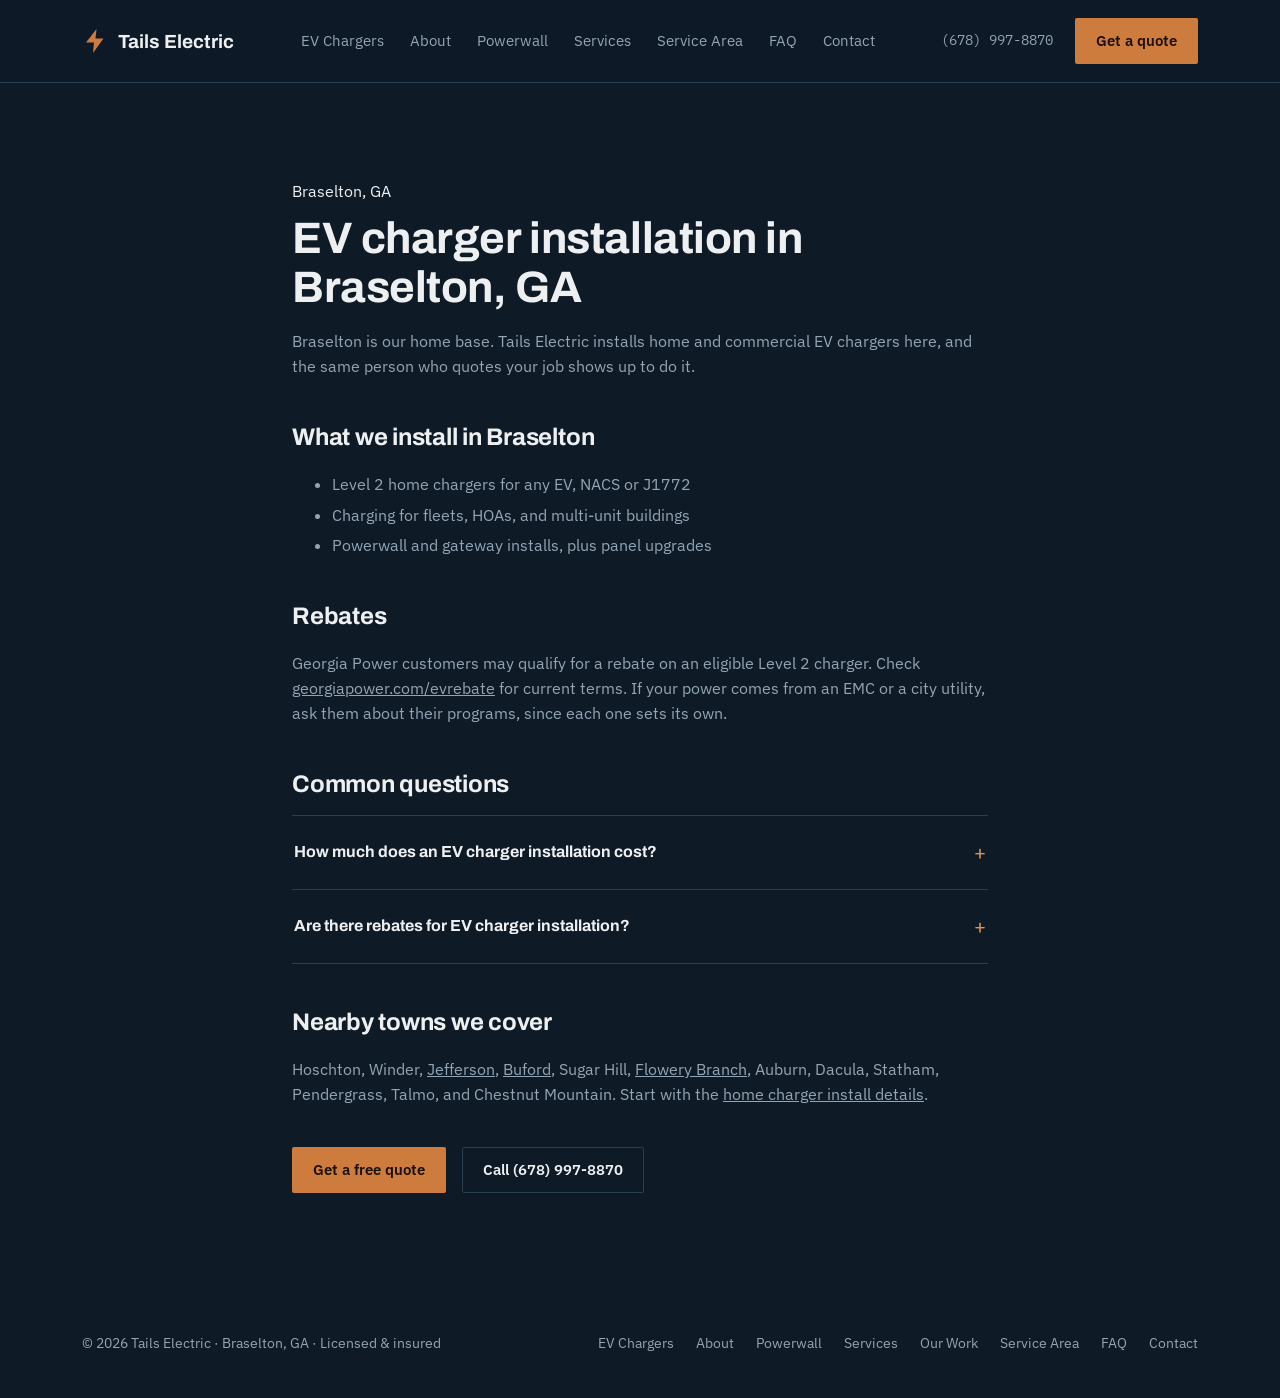
==== ev-charger-installation-braselton-ga.html @ b9545797 "Add files via upload" ====
<!DOCTYPE html>
<html lang="en">
<head>
<meta charset="UTF-8">
<meta name="viewport" content="width=device-width, initial-scale=1.0">
<title>EV Charger Installation in Braselton, GA | Tails Electric</title>
<meta name="description" content="EV charger installation in Braselton, GA by a local veteran-owned electrician. Free written estimates, permits and inspections handled.">
<link rel="canonical" href="https://tailselectric.com/ev-charger-installation-braselton-ga.html">
<link rel="preconnect" href="https://fonts.googleapis.com">
<link rel="preconnect" href="https://fonts.gstatic.com" crossorigin>
<link href="https://fonts.googleapis.com/css2?family=Archivo:wght@500;600;700;800&family=IBM+Plex+Sans:wght@400;500;600&family=IBM+Plex+Mono:wght@500;600&display=swap" rel="stylesheet">
<link rel="stylesheet" href="styles.css">
<script type="application/ld+json">{"@context": "https://schema.org", "@type": "FAQPage", "mainEntity": [{"@type": "Question", "name": "How much does an EV charger installation cost?", "acceptedAnswer": {"@type": "Answer", "text": "Basic EV charger installs start at $600, and more complex ones are around $1,200. The final price depends on how far the charger is from your panel, how much capacity the panel has, and whether the wiring runs through finished walls or underground. We check all of that at the site assessment and give you a fixed, written quote before any work starts."}}, {"@type": "Question", "name": "Are there rebates for EV charger installation?", "acceptedAnswer": {"@type": "Answer", "text": "Georgia Power customers may qualify for a rebate on an eligible Level 2 charger. Check georgiapower.com/evrebate for current terms. If your power comes from an EMC or a city utility, ask them about their programs, since each one sets its own."}}]}</script>
</head>
<body>
<header class="site">
  <div class="nav">
    <a href="index.html" class="logo">
      <svg class="mark" viewBox="0 0 26 26" fill="none" xmlns="http://www.w3.org/2000/svg">
        <path d="M14.5 1L4 14.5H12L11 25L21.5 10.5H13.5L14.5 1Z" fill="#CE7C3E"/>
      </svg>
      Tails Electric
    </a>
    <nav class="nav-links">
      <a href="index.html#ev-chargers">EV Chargers</a>
      <a href="index.html#founder">About</a>
      <a href="index.html#powerwall">Powerwall</a>
      <a href="index.html#services">Services</a>
      <a href="index.html#area">Service Area</a>
      <a href="index.html#faq">FAQ</a>
      <a href="index.html#contact">Contact</a>
    </nav>
    <div class="nav-right">
      <span class="nav-phone">(678) 997-8870</span>
      <a href="index.html#contact" class="btn btn-copper">Get a quote</a>
    </div>
  </div>
</header>
<main>
  <section>
    <div class="wrap page-body">
      <div class="tag">Braselton, GA</div>
      <h1>EV charger installation in Braselton, GA</h1>
      <p>Braselton is our home base. Tails Electric installs home and commercial EV chargers here, and the same person who quotes your job shows up to do it.</p>
      <h2>What we install in Braselton</h2>
      <ul>
        <li>Level 2 home chargers for any EV, NACS or J1772</li>
        <li>Charging for fleets, HOAs, and multi-unit buildings</li>
        <li>Powerwall and gateway installs, plus panel upgrades</li>
      </ul>
      <!-- ADD REAL LOCAL CONTENT HERE: photos and a short write-up of a Braselton job, which utility serves the area (Georgia Power or Jackson EMC) and any rebate it offers, and who handles permits. Real local detail is what makes this page rank. -->
      <h2>Rebates</h2>
      <p>Georgia Power customers may qualify for a rebate on an eligible Level 2 charger. Check <a href="https://www.georgiapower.com/evrebate" style="text-decoration:underline;">georgiapower.com/evrebate</a> for current terms. If your power comes from an EMC or a city utility, ask them about their programs, since each one sets its own.</p>
      <h2>Common questions</h2>
      <div class="faq-list"><details class="faq-item"><summary>How much does an EV charger installation cost?</summary><p>Basic EV charger installs start at $600, and more complex ones are around $1,200. The final price depends on how far the charger is from your panel, how much capacity the panel has, and whether the wiring runs through finished walls or underground. We check all of that at the site assessment and give you a fixed, written quote before any work starts.</p></details><details class="faq-item"><summary>Are there rebates for EV charger installation?</summary><p>Georgia Power customers may qualify for a rebate on an eligible Level 2 charger. Check georgiapower.com/evrebate for current terms. If your power comes from an EMC or a city utility, ask them about their programs, since each one sets its own.</p></details></div>
      <h2>Nearby towns we cover</h2>
      <p>Hoschton, Winder, <a href="ev-charger-installation-jefferson-ga.html" style="text-decoration:underline;">Jefferson</a>, <a href="ev-charger-installation-buford-ga.html" style="text-decoration:underline;">Buford</a>, Sugar Hill, <a href="ev-charger-installation-flowery-branch-ga.html" style="text-decoration:underline;">Flowery Branch</a>, Auburn, Dacula, Statham, Pendergrass, Talmo, and Chestnut Mountain. Start with the <a href="home-ev-charger-installation.html" style="text-decoration:underline;">home charger install details</a>.</p>
      <a class="btn btn-copper" href="index.html#contact">Get a free quote</a>
      <a class="btn btn-line" href="tel:+16789978870">Call (678) 997-8870</a>
    </div>
  </section>
</main>
<footer>
  <div class="wrap">
    <div class="foot-grid">
      <span>© 2026 Tails Electric · Braselton, GA · Licensed &amp; insured</span>
      <div class="foot-links">
        <a href="index.html#ev-chargers">EV Chargers</a>
        <a href="index.html#founder">About</a>
        <a href="index.html#powerwall">Powerwall</a>
        <a href="index.html#services">Services</a>
        <a href="index.html#work">Our Work</a>
        <a href="index.html#area">Service Area</a>
        <a href="index.html#faq">FAQ</a>
        <a href="index.html#contact">Contact</a>
      </div>
    </div>
  </div>
</footer>
</body>
</html>
---- styles.css ----
:root{
    --ink:#0E1A26;
    --panel:#142633;
    --panel-2:#1B2F3E;
    --copper:#CE7C3E;
    --copper-bright:#E39257;
    --volt:#4FD4E8;
    --paper:#F3EFE6;
    --paper-line:#D9D2C2;
    --text:#EDEFF1;
    --text-dim:#93A5B5;
    --text-ink:#1A2530;
    --text-ink-dim:#5B6A76;
    --line:#28404F;
    --radius:2px;
  }

  *{box-sizing:border-box;}
  html{scroll-behavior:smooth;}
  body{
    margin:0;
    background:var(--ink);
    color:var(--text);
    font-family:'IBM Plex Sans', sans-serif;
    font-size:16px;
    line-height:1.55;
    -webkit-font-smoothing:antialiased;
  }
  h1,h2,h3{
    font-family:'Archivo', sans-serif;
    margin:0;
    color:var(--text);
    letter-spacing:-0.01em;
  }
  .mono{
    font-family:'IBM Plex Mono', monospace;
  }
  a{color:inherit; text-decoration:none;}
  img,svg{display:block; max-width:100%;}
  .wrap{
    max-width:1180px;
    margin:0 auto;
    padding:0 32px;
  }
  :focus-visible{
    outline:2px solid var(--volt);
    outline-offset:3px;
  }
  @media (prefers-reduced-motion: reduce){
    *{animation:none !important; transition:none !important;}
    #boot-overlay{display:none !important;}
  }

  /* ---------- BOOT / LIGHTNING INTRO ---------- */
  #boot-overlay{
    position:fixed; inset:0; z-index:9999;
    background:#000;
    display:flex; align-items:center; justify-content:center;
    pointer-events:none;
    animation:overlayReveal 1s ease-in forwards;
    animation-delay:1.2s;
  }
  #boot-overlay .boot-logo{
    width:34px; height:34px;
    opacity:0;
    animation:bootLogoIn .4s ease-out forwards;
    animation-delay:1.05s;
  }
  #boot-overlay .boot-bolt{
    position:absolute;
    top:12vh; left:50%;
    width:220px; height:86vh; max-height:640px;
    transform:translateX(-50%);
    overflow:visible;
  }
  #boot-overlay .boot-bolt .cloud-body{
    fill:#1B2F3E;
  }
  #boot-overlay .boot-bolt .cloud-shade{
    fill:#24404F;
    fill-opacity:.55;
  }
  #boot-overlay .boot-bolt .cloud-flash{
    fill:var(--volt);
    opacity:0;
    filter:blur(10px);
    animation:cloudFlash .5s ease-out forwards;
    animation-delay:.55s;
  }
  #boot-overlay .boot-bolt path{
    fill:none;
    stroke-linecap:round;
    stroke-linejoin:round;
    pathLength:1;
    stroke-dasharray:1;
    stroke-dashoffset:1;
    animation:boltDraw .42s cubic-bezier(.6,0,.85,.35) forwards;
    animation-delay:.6s;
  }
  #boot-overlay .boot-bolt .bolt-glow{
    stroke:var(--volt);
    stroke-width:12;
    opacity:.5;
    filter:blur(7px);
  }
  #boot-overlay .boot-bolt .bolt-core{
    stroke:#F4FBFD;
    stroke-width:3;
  }
  #boot-overlay .boot-bolt .bolt-fork{
    stroke:var(--volt);
    stroke-width:1.5;
    opacity:0;
    animation:forkFlicker .18s ease-out forwards;
  }
  #boot-overlay .boot-bolt .bolt-fork-1{ animation-delay:.82s; }
  #boot-overlay .boot-bolt .bolt-fork-2{ animation-delay:.92s; }
  #boot-overlay .boot-bolt .bolt-impact{
    fill:var(--volt);
    opacity:0;
    filter:blur(1.5px);
    animation:boltImpact .4s ease-out forwards;
    animation-delay:1.0s;
  }
  #boot-overlay .boot-flash{
    position:absolute; inset:0;
    background:radial-gradient(circle at 50% 88%, rgba(244,251,253,0.97), rgba(79,212,232,0.28) 40%, rgba(0,0,0,0) 70%);
    opacity:0;
    animation:boltFlash .38s ease-out forwards;
    animation-delay:1.0s;
  }
  @keyframes bootLogoIn{
    from{opacity:0; transform:scale(.92);}
    to{opacity:.85; transform:scale(1);}
  }
  @keyframes boltDraw{
    to{stroke-dashoffset:0;}
  }
  @keyframes forkFlicker{
    0%{opacity:0;}
    50%{opacity:.8;}
    100%{opacity:0;}
  }
  @keyframes cloudFlash{
    0%{opacity:0;}
    45%{opacity:.7;}
    100%{opacity:0;}
  }
  @keyframes boltImpact{
    0%{opacity:0; r:2;}
    30%{opacity:1; r:16;}
    100%{opacity:0; r:34;}
  }
  @keyframes boltFlash{
    0%{opacity:0;}
    30%{opacity:1;}
    100%{opacity:0;}
  }
  @keyframes overlayReveal{
    0%{opacity:1; visibility:visible;}
    99%{opacity:0; visibility:visible;}
    100%{opacity:0; visibility:hidden;}
  }

  /* ---------- NAV ---------- */
  header.site{
    position:sticky; top:0; z-index:50;
    background:rgba(14,26,38,0.92);
    backdrop-filter:blur(8px);
    border-bottom:1px solid var(--line);
  }
  .nav{
    display:flex; align-items:center; justify-content:space-between;
    padding:18px 32px;
    max-width:1180px; margin:0 auto;
    gap:24px;
  }
  .logo{
    display:flex; align-items:center; gap:10px;
    font-family:'Archivo', sans-serif;
    font-weight:700;
    font-size:19px;
    color:var(--text);
    white-space:nowrap;
  }
  .logo .mark{width:26px; height:26px; flex-shrink:0;}
  .nav-links{
    display:flex; align-items:center; gap:26px;
    font-size:14.5px;
    color:var(--text-dim);
  }
  .nav-links a:hover{color:var(--text);}
  .nav-right{display:flex; align-items:center; gap:22px;}
  .nav-phone{
    font-family:'IBM Plex Mono', monospace;
    font-size:14px;
    color:var(--text-dim);
    display:none;
  }
  .btn{
    display:inline-flex; align-items:center; justify-content:center;
    padding:11px 20px;
    font-family:'IBM Plex Sans', sans-serif;
    font-weight:600;
    font-size:14.5px;
    border-radius:var(--radius);
    border:1px solid transparent;
    cursor:pointer;
    transition:background 0.15s ease, border-color 0.15s ease, color 0.15s ease;
  }
  .btn-copper{
    background:var(--copper);
    color:#1A1006;
  }
  .btn-copper:hover{background:var(--copper-bright);}
  .btn-line{
    border-color:var(--line);
    color:var(--text);
    background:transparent;
  }
  .btn-line:hover{border-color:var(--text-dim);}
  .btn-dark-line{
    border-color:var(--paper-line);
    color:var(--text-ink);
    background:transparent;
  }
  .btn-dark-line:hover{border-color:var(--text-ink-dim);}
  .menu-toggle{display:none;}

  /* ---------- HERO ---------- */
  .hero{
    padding:88px 0 0;
    border-bottom:1px solid var(--line);
  }
  .hero-grid{
    display:grid;
    grid-template-columns:1.05fr 0.95fr;
    gap:40px;
    align-items:center;
    padding-bottom:64px;
  }
  .eyebrow-line{
    display:flex; flex-wrap:wrap; align-items:center; gap:10px;
    color:var(--copper-bright);
    font-family:'IBM Plex Mono', monospace;
    font-size:18px;
    margin-bottom:26px;
  }
  .eyebrow-line .eyebrow-bolt{width:20px; height:20px; flex-shrink:0;}
  .eyebrow-line .dash{width:28px; height:1px; background:var(--copper-bright);}
  .eyebrow-line .flag-icon{display:inline-block; width:64px; height:auto; vertical-align:-8px; margin-left:4px; border-radius:1px; box-shadow:0 0 0 1px rgba(255,255,255,0.15);}
  .eyebrow-line .vet-owned{font-size:26px; font-weight:600; letter-spacing:0.01em;}
  h1.hero-h{
    font-size:56px;
    font-weight:800;
    line-height:1.04;
  }
  h1.hero-h .hl{ display:block; white-space:nowrap; }
  .hero p.lede{
    margin-top:22px;
    max-width:48ch;
    font-size:17.5px;
    color:var(--text-dim);
  }
  .hero-ctas{
    display:flex; gap:14px; margin-top:34px; flex-wrap:wrap;
  }
  .hero-art{
    position:relative;
  }
  .hero-art svg{width:100%; height:auto;}

  .current-path{
    stroke-dasharray:6 10;
    animation:flow 1.1s linear infinite;
  }
  @keyframes flow{ to{ stroke-dashoffset:-32; } }

  /* spec strip */
  .spec-strip{
    border-bottom:1px solid var(--line);
    background:var(--panel);
  }
  .spec-grid{
    display:grid;
    grid-template-columns:repeat(4,1fr);
  }
  .spec-item{
    padding:22px 28px;
    border-left:1px solid var(--line);
  }
  .spec-item:first-child{border-left:none;}
  .spec-num{
    font-family:'IBM Plex Mono', monospace;
    font-size:22px;
    font-weight:600;
    color:var(--volt);
  }
  .spec-label{
    margin-top:4px;
    font-size:13.5px;
    color:var(--text-dim);
  }

  /* ---------- FOUNDER (rectangular, placed high on the page) ---------- */
  .founder-section{
    background:var(--panel);
    border-bottom:1px solid var(--line);
    padding:56px 0;
  }
  .founder-feature{
    display:grid; grid-template-columns:200px 1fr;
    gap:36px; align-items:center;
  }
  .founder-photo{
    width:200px; height:240px;
    border:1.5px solid var(--copper);
    overflow:hidden;
    background:var(--panel-2);
  }
  .founder-photo img{ width:100%; height:100%; object-fit:cover; object-position:center top; display:block; }
  .founder-info .tag{
    font-family:'IBM Plex Mono', monospace; font-size:13px;
    color:var(--copper-bright); margin-bottom:10px; display:block;
  }
  .founder-info h3{ font-size:26px; font-weight:700; margin-bottom:6px; }
  .founder-nickname{
    font-family:'IBM Plex Sans', sans-serif;
    font-weight:500;
    font-style:italic;
    font-size:0.58em;
    color:var(--copper-bright);
    margin-left:4px;
  }
  .founder-info .founder-role{
    font-family:'IBM Plex Mono', monospace; font-size:13px;
    color:var(--text-dim); margin-bottom:14px;
  }
  .founder-info p{ font-size:15px; color:var(--text-dim); max-width:54ch; margin:0; }

  /* ---------- SECTION SHELLS ---------- */
  section{padding:96px 0;}
  .section-head{
    display:flex; justify-content:space-between; align-items:flex-end;
    gap:32px; margin-bottom:52px;
    border-bottom:1px solid var(--line);
    padding-bottom:28px;
  }
  .section-head h2{font-size:34px; font-weight:700; max-width:16ch;}
  .section-head .tag{
    font-family:'IBM Plex Mono', monospace;
    font-size:13px;
    color:var(--copper-bright);
  }
  .section-head p{color:var(--text-dim); max-width:38ch; font-size:15.5px;}

  /* ---------- EV SECTION (lead) ---------- */
  .ev-section{
    background:var(--panel);
    border-bottom:1px solid var(--line);
  }
  .ev-cols{
    display:grid;
    grid-template-columns:1fr 1fr;
    gap:1px;
    background:var(--line);
    border:1px solid var(--line);
  }
  .ev-col{
    background:var(--panel);
    padding:36px;
  }
  .ev-col .kicker{
    font-family:'IBM Plex Mono', monospace;
    font-size:12.5px;
    color:var(--copper-bright);
    margin-bottom:14px;
  }
  .ev-col h3{font-size:24px; font-weight:700; margin-bottom:14px;}
  .ev-col p.desc{color:var(--text-dim); font-size:15px; max-width:44ch;}
  .ev-list{
    list-style:none; padding:0; margin:22px 0 0;
    display:flex; flex-direction:column; gap:10px;
  }
  .ev-list li{
    display:flex; gap:10px; align-items:flex-start;
    font-size:14.5px; color:var(--text);
  }
  .ev-list svg{flex-shrink:0; margin-top:3px;}
  .compat-row{
    margin-top:26px; padding-top:22px; border-top:1px solid var(--line);
    font-size:13px; color:var(--text-dim);
  }
  .compat-row .mono{color:var(--text);}

  /* ---------- SERVICES (real categories, legend style) ---------- */
  .legend{ border-top:1px solid var(--line); }
  .legend-row{
    display:grid; grid-template-columns:56px 190px 1fr; gap:22px;
    padding:24px 0; border-bottom:1px solid var(--line); align-items:start;
  }
  .legend-sym{
    width:38px; height:38px; border:1.5px solid var(--copper-bright);
    display:flex; align-items:center; justify-content:center;
    font-family:'IBM Plex Mono', monospace; font-size:12.5px; font-weight:600;
    color:var(--copper-bright);
  }
  .legend-row:nth-of-type(3) .legend-sym{border-color:var(--volt); color:var(--volt);}
  .legend-row:nth-of-type(4) .legend-sym{border-color:var(--volt); color:var(--volt);}
  .legend-row:nth-of-type(5) .legend-sym{border-color:#E08A6B; color:#E08A6B;}
  .legend-name{ font-family:'Archivo', sans-serif; font-weight:700; font-size:17px; }
  .legend-desc{ font-size:14.5px; color:var(--text-dim); max-width:54ch; }

  /* ---------- RECENT WORK ---------- */
  .work-section{ background:var(--ink); }
  .gallery-feature{
    display:grid; grid-template-columns:1.05fr 0.95fr;
    border:1px solid var(--line); background:var(--panel);
  }
  .gallery-feature-img{ min-height:260px; background:var(--panel-2); overflow:hidden; }
  .gallery-feature-img img{ width:100%; height:100%; object-fit:cover; display:block; }
  .gallery-feature-body{ padding:34px; }
  .gallery-feature-body h3{ font-size:22px; margin:10px 0 10px; }
  .gallery-feature-body p{ font-size:14.5px; color:var(--text-dim); max-width:48ch; }
  .scope-tags{ display:flex; flex-wrap:wrap; gap:8px; margin-top:16px; }
  .scope-tag{
    font-family:'IBM Plex Mono', monospace; font-size:11.5px;
    padding:6px 10px; border:1px solid var(--line); color:var(--text-dim);
  }
  .powerwall-section{ background:var(--ink); border-bottom:1px solid var(--line); }
  .gallery-feature-body .ev-list{ margin-top:18px; }
  .gallery-grid{
    display:grid; grid-template-columns:repeat(3,1fr); gap:1px;
    background:var(--line); border:1px solid var(--line);
  }
  .gallery-card{ background:var(--panel); }
  .ba-frame{
    position:relative; display:grid; grid-template-columns:1fr 1fr;
    aspect-ratio:4/3; overflow:hidden; background:var(--panel-2);
  }
  .ba-frame img{ width:100%; height:100%; object-fit:cover; display:block; }
  .ba-label{
    position:absolute; top:8px; font-family:'IBM Plex Mono', monospace;
    font-size:9.5px; font-weight:600; color:#fff;
    background:rgba(14,26,38,0.75); padding:4px 8px;
  }
  .ba-label.before{ left:8px; }
  .ba-label.after{ right:8px; }
  .ba-divider{ position:absolute; top:0; left:50%; width:2px; height:100%; background:var(--panel); transform:translateX(-1px); }
  .gallery-photo{ aspect-ratio:4/3; overflow:hidden; background:var(--panel-2); }
  .gallery-photo img{ width:100%; height:100%; object-fit:cover; display:block; }
  .gallery-frame{
    aspect-ratio:4/3; display:flex; align-items:center; justify-content:center;
    background:var(--panel-2);
  }
  .gallery-frame span{ font-family:'IBM Plex Mono', monospace; font-size:11px; color:var(--text-dim); text-align:center; padding:0 20px; }
  .gallery-caption{ padding:16px 18px; }
  .gallery-caption h4{ font-size:15px; font-weight:600; margin-bottom:4px; }
  .gallery-caption p{ font-size:12.5px; color:var(--text-dim); margin:0; }

  /* ---------- WHY US (checklist) ---------- */
  .why-section{ background:var(--panel); border-bottom:1px solid var(--line); }
  .check-list{ list-style:none; margin:0; padding:0; display:flex; flex-direction:column; max-width:660px; }
  .check-list li{ display:flex; gap:16px; padding:20px 0; border-bottom:1px solid var(--line); }
  .check-list li:first-child{border-top:1px solid var(--line);}
  .check-list svg{flex-shrink:0; margin-top:4px;}
  .check-list h4{font-size:16.5px; font-weight:600; margin-bottom:6px;}
  .check-list p{font-size:14px; color:var(--text-dim); margin:0; max-width:48ch;}

  /* ---------- PROCESS ---------- */
  .process-section{background:var(--ink);}
  .process-list{
    display:grid;
    grid-template-columns:repeat(4,1fr);
    gap:28px;
  }
  .process-item{
    padding-top:22px;
    border-top:2px solid var(--copper);
  }
  .process-num{
    font-family:'IBM Plex Mono', monospace;
    font-size:13px;
    color:var(--copper-bright);
    margin-bottom:14px;
  }
  .process-item h4{font-size:17px; font-weight:600; margin-bottom:8px;}
  .process-item p{font-size:14px; color:var(--text-dim); margin:0;}

  /* ---------- SERVICE AREA (light plate) ---------- */
  .area-section{ background:var(--paper); color:var(--text-ink); border-bottom:1px solid var(--line); }
  .area-section .section-head{border-bottom-color:var(--paper-line);}
  .area-section .section-head p{color:var(--text-ink-dim);}
  .area-grid{ display:grid; grid-template-columns:0.85fr 1.15fr; gap:44px; align-items:start; }
  .town-list{ display:flex; flex-wrap:wrap; gap:8px; margin-bottom:20px; }
  .town{
    border:1px solid var(--paper-line); padding:7px 13px; font-size:13px;
    color:var(--text-ink); background:#fff;
  }
  .town.here{ border-color:var(--copper); color:var(--copper); font-weight:600; }
  .area-note{ font-size:11.5px; color:var(--text-ink-dim); letter-spacing:0.03em; margin-bottom:10px; }
  .area-ask{ font-size:14px; color:var(--text-ink-dim); max-width:44ch; }
  .map-frame{ background:#fff; border:1px solid var(--paper-line); padding:8px; }
  #service-map{ width:100%; height:300px; filter:saturate(72%); background:#fff; }
  .leaflet-control-attribution{ font-family:'IBM Plex Mono', monospace !important; font-size:9.5px !important; }
  .map-caption{ display:flex; justify-content:space-between; font-family:'IBM Plex Mono', monospace; font-size:10.5px; color:var(--text-ink-dim); padding:10px 3px 1px; }

  /* ---------- TRUST / PAPER PANEL ---------- */
  .plate-section{
    background:var(--paper);
    color:var(--text-ink);
  }
  .plate-section h2{color:var(--text-ink);}
  .plate-grid{
    display:grid;
    grid-template-columns:1.1fr 0.9fr;
    gap:56px;
  }
  .plate-section .section-head{border-bottom-color:var(--paper-line);}
  .plate-section .section-head p{color:var(--text-ink-dim);}
  .plate-copy p{color:var(--text-ink-dim); font-size:15.5px; max-width:52ch;}
  .plate-badges{
    display:flex; flex-wrap:wrap; gap:10px; margin-top:26px;
  }
  .badge{
    font-family:'IBM Plex Mono', monospace;
    font-size:12.5px;
    padding:8px 12px;
    border:1px solid var(--paper-line);
    color:var(--text-ink);
  }
  .plate-panel{
    border:1px solid var(--paper-line);
    padding:28px;
    background:#fff;
  }
  .plate-row{
    display:flex; justify-content:space-between; align-items:baseline;
    padding:12px 0;
    border-bottom:1px solid var(--paper-line);
    font-size:14.5px;
  }
  .plate-row:last-child{border-bottom:none;}
  .plate-row span:first-child{color:var(--text-ink-dim);}
  .plate-row span:last-child{font-family:'IBM Plex Mono', monospace; color:var(--text-ink); font-weight:600; text-align:right;}

  /* ---------- FAQ ---------- */
  .faq-list{ border-top:1px solid var(--line); max-width:740px; }
  .faq-item{ border-bottom:1px solid var(--line); padding:2px 0; }
  .faq-item summary{
    display:flex; align-items:center; justify-content:space-between; gap:16px;
    padding:19px 2px; cursor:pointer; list-style:none;
    font-family:'Archivo', sans-serif; font-size:16px; font-weight:700; color:var(--text);
  }
  .faq-item summary::-webkit-details-marker{ display:none; }
  .faq-item summary::after{ content:'+'; font-family:'IBM Plex Sans',sans-serif; font-weight:400; font-size:20px; color:var(--copper-bright); flex:none; }
  .faq-item[open] summary::after{ content:'\2212'; }
  .faq-item p{ padding:0 2px 19px; font-size:14.5px; color:var(--text-dim); max-width:58ch; }

  /* ---------- CTA / CONTACT ---------- */
  .cta-section{
    border-top:1px solid var(--line);
    border-bottom:1px solid var(--line);
  }
  .cta-grid{
    display:grid;
    grid-template-columns:1fr 1fr;
    gap:56px;
    align-items:start;
  }
  .cta-grid h2{font-size:34px; max-width:12ch;}
  .cta-grid p{color:var(--text-dim); margin-top:18px; max-width:40ch; font-size:15.5px;}
  .contact-lines{margin-top:28px; display:flex; flex-direction:column; gap:10px;}
  .contact-lines a{
    font-family:'IBM Plex Mono', monospace;
    font-size:16px;
    color:var(--volt);
  }
  .contact-hours{margin-top:22px; font-size:13.5px; color:var(--text-dim);}
  .contact-hours div{margin-bottom:4px;}
  .form{
    display:flex; flex-direction:column; gap:16px;
  }
  .form-row{display:grid; grid-template-columns:1fr 1fr; gap:16px;}
  label{
    display:block; font-size:12.5px; color:var(--text-dim); margin-bottom:6px;
    font-family:'IBM Plex Mono', monospace;
  }
  input, select, textarea{
    width:100%;
    background:var(--panel);
    border:1px solid var(--line);
    color:var(--text);
    padding:12px 14px;
    font-family:'IBM Plex Sans', sans-serif;
    font-size:14.5px;
    border-radius:var(--radius);
  }
  input:focus, select:focus, textarea:focus{
    border-color:var(--volt);
    outline:none;
  }
  textarea{resize:vertical; min-height:90px;}
  .form-note{font-size:12.5px; color:var(--text-dim); margin-top:2px;}

  /* ---------- FOOTER ---------- */
  footer{
    padding:44px 0;
  }
  .foot-grid{
    display:flex; justify-content:space-between; align-items:center;
    flex-wrap:wrap; gap:16px;
    font-size:13.5px;
    color:var(--text-dim);
  }
  .foot-links{display:flex; gap:22px; flex-wrap:wrap;}
  .foot-links a:hover{color:var(--text);}

  /* ---------- RESPONSIVE ---------- */
  @media (min-width:860px){
    .nav-phone{display:block;}
  }
  @media (max-width:900px){
    h1.hero-h{font-size:clamp(30px,9.5vw,44px);}
    .hero-grid{grid-template-columns:1fr; padding-bottom:48px;}
    .hero{padding-top:56px;}
    .founder-feature{grid-template-columns:1fr; text-align:left;}
    .founder-photo{width:140px; height:170px;}
    .spec-grid{grid-template-columns:repeat(2,1fr);}
    .spec-item:nth-child(3){border-left:none;}
    .spec-item{border-bottom:1px solid var(--line);}
    .ev-cols{grid-template-columns:1fr;}
    .gallery-feature{grid-template-columns:1fr;}
    .gallery-grid{grid-template-columns:repeat(2,1fr);}
    .process-list{grid-template-columns:repeat(2,1fr);}
    .plate-grid{grid-template-columns:1fr;}
    .area-grid{grid-template-columns:1fr;}
    .cta-grid{grid-template-columns:1fr;}
    .form-row{grid-template-columns:1fr;}
    .nav-links{display:none;}
    .menu-toggle{
      display:inline-flex; background:none; border:1px solid var(--line);
      color:var(--text); padding:9px 12px; border-radius:var(--radius);
    }
    section{padding:64px 0;}
    .section-head{flex-direction:column; align-items:flex-start; gap:14px;}
  }
  @media (max-width:700px){
    .legend-row{grid-template-columns:40px 1fr;}
    .legend-row .legend-desc{grid-column:1/-1;}
  }
  @media (max-width:520px){
    .gallery-grid{grid-template-columns:1fr;}
  }

/* ---------- INNER PAGES ---------- */
.page-body{max-width:760px;}
.page-body h1{font-size:clamp(30px,5vw,44px);line-height:1.1;margin:10px 0 18px;}
.page-body h2{font-size:24px;margin:40px 0 12px;}
.page-body p,.page-body li{color:var(--text-dim);}
.page-body li{margin:6px 0;}
.page-body .btn{margin:24px 12px 0 0;}
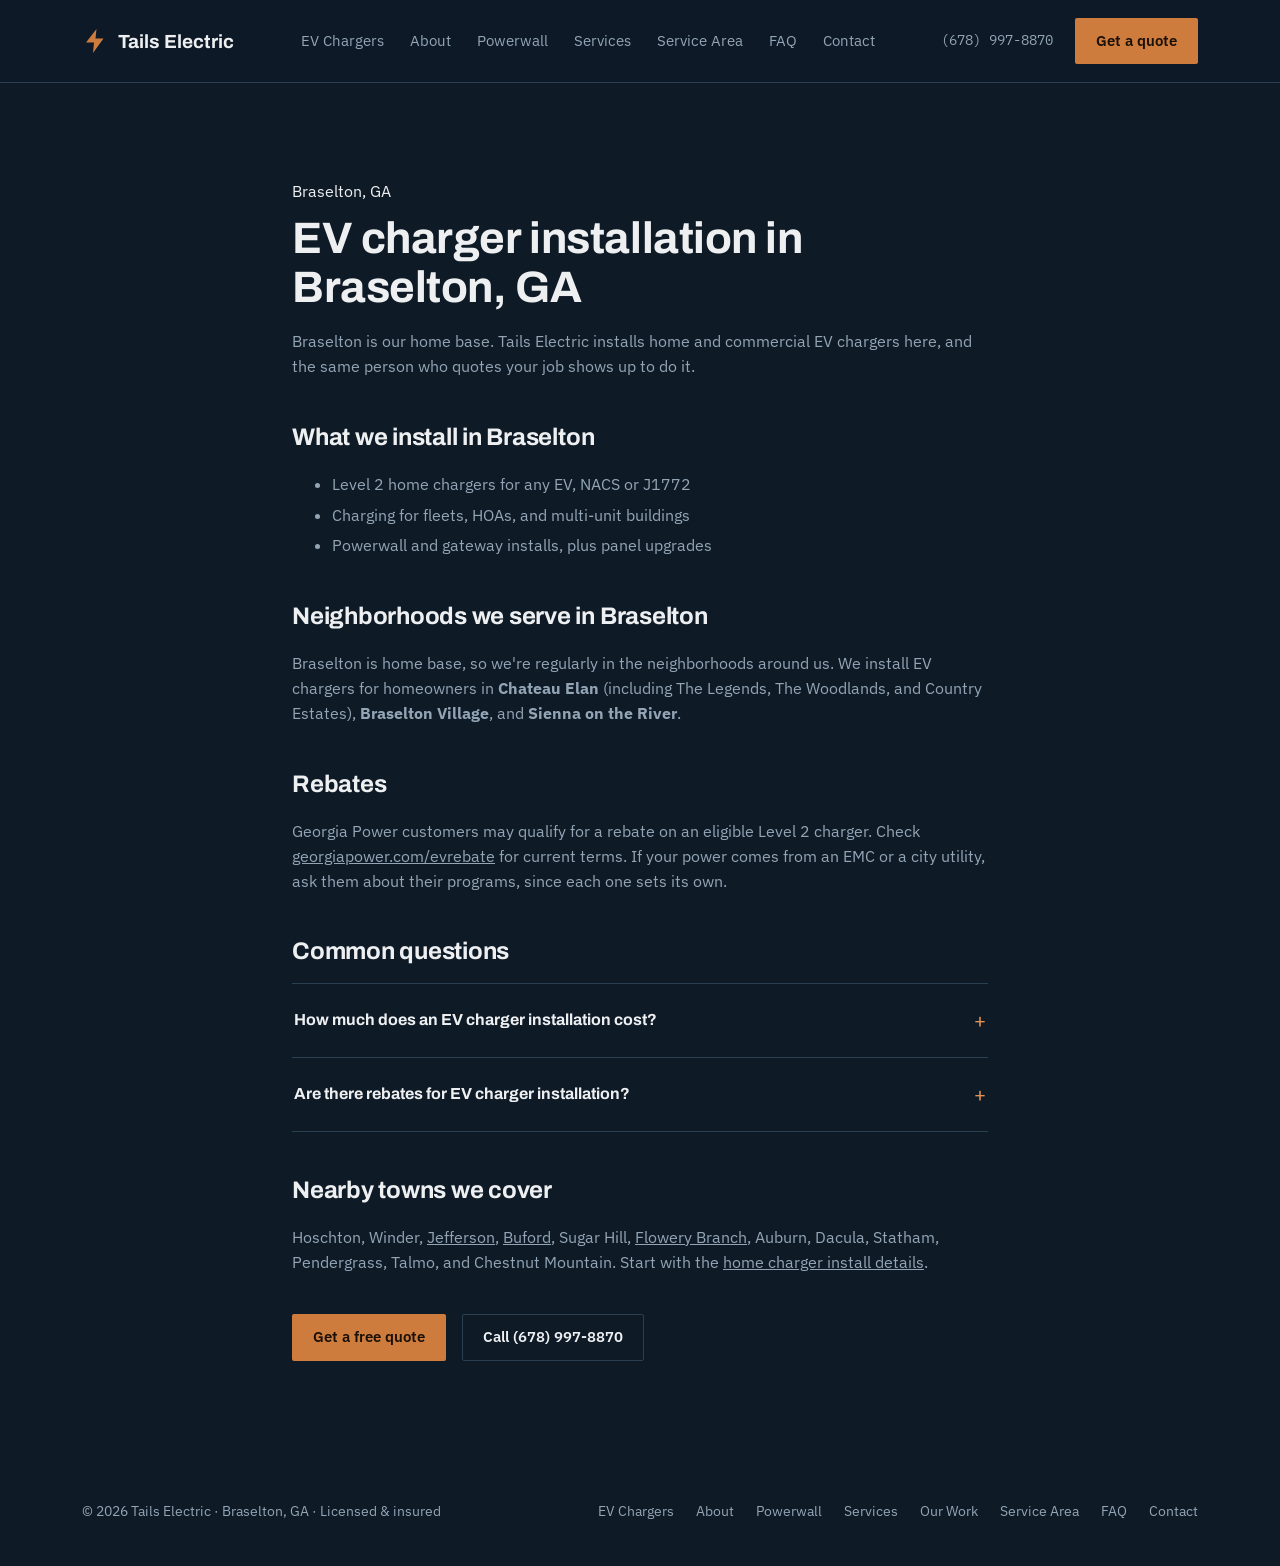
==== commit 690afb19: "Add files via upload" ====
--- a/ev-charger-installation-braselton-ga.html
+++ b/ev-charger-installation-braselton-ga.html
@@ -49,6 +49,8 @@
         <li>Powerwall and gateway installs, plus panel upgrades</li>
       </ul>
       <!-- ADD REAL LOCAL CONTENT HERE: photos and a short write-up of a Braselton job, which utility serves the area (Georgia Power or Jackson EMC) and any rebate it offers, and who handles permits. Real local detail is what makes this page rank. -->
+      <h2>Neighborhoods we serve in Braselton</h2>
+      <p>Braselton is home base, so we're regularly in the neighborhoods around us. We install EV chargers for homeowners in <strong>Chateau Elan</strong> (including The Legends, The Woodlands, and Country Estates), <strong>Braselton Village</strong>, and <strong>Sienna on the River</strong>.</p>
       <h2>Rebates</h2>
       <p>Georgia Power customers may qualify for a rebate on an eligible Level 2 charger. Check <a href="https://www.georgiapower.com/evrebate" style="text-decoration:underline;">georgiapower.com/evrebate</a> for current terms. If your power comes from an EMC or a city utility, ask them about their programs, since each one sets its own.</p>
       <h2>Common questions</h2>
